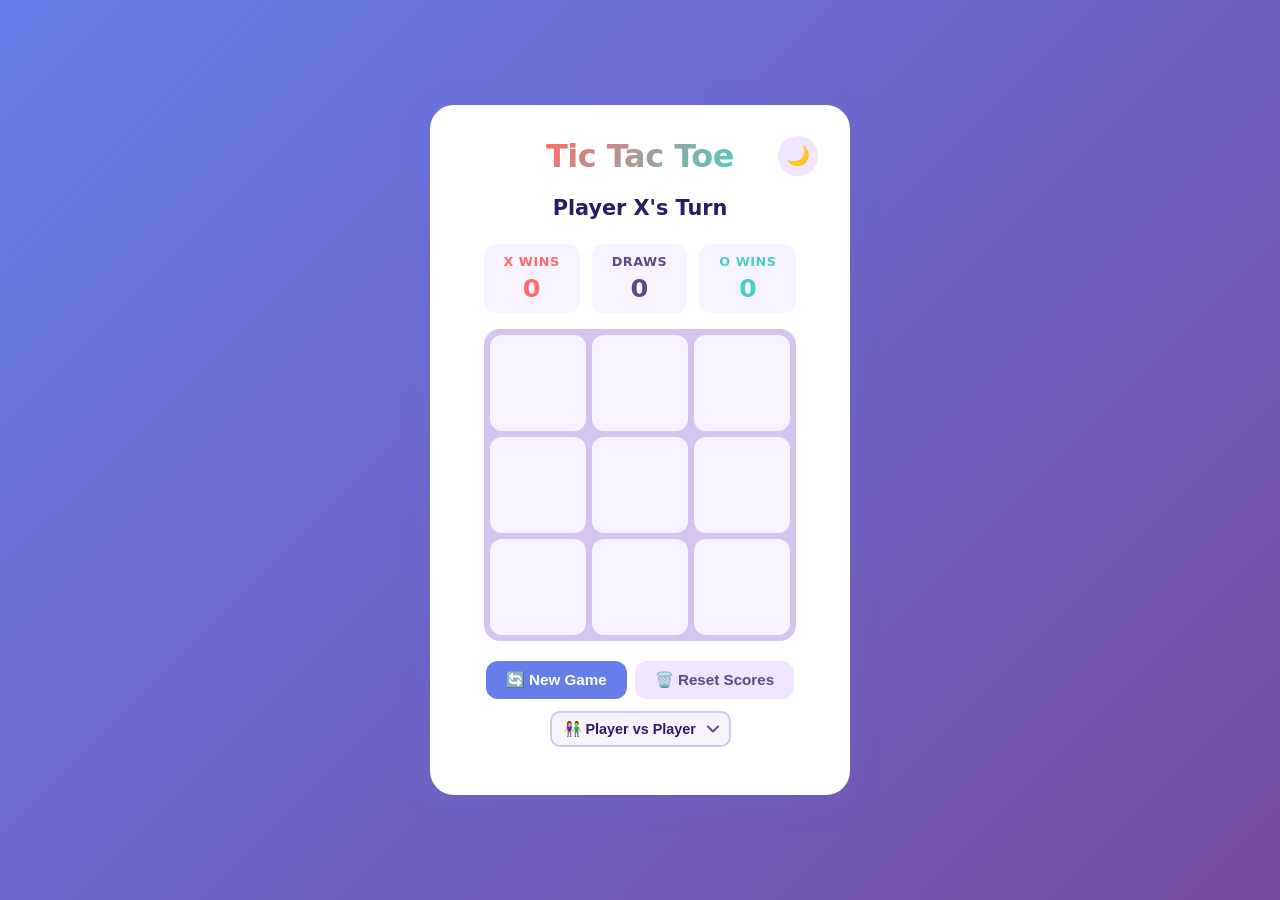
==== index.html @ 4ed9c629 "feat: implement Tic Tac Toe browser game with TDD - GameLogic: pure functions for win detection (all" ====
<!DOCTYPE html>
<html lang="en" data-theme="light">
<head>
    <meta charset="UTF-8">
    <meta name="viewport" content="width=device-width, initial-scale=1.0">
    <title>Tic Tac Toe</title>
    <link rel="stylesheet" href="styles.css">
    <!-- System font stack — no CDN required, works offline [AC20] -->
</head>
<body>

    <div class="game-container">

        <!-- Header -->
        <div class="header">
            <h1 class="title">Tic Tac Toe</h1>
            <button id="btn-theme" class="btn-theme" aria-label="Switch to dark mode">🌙</button>
        </div>

        <!-- Status Message -->
        <div id="status" class="status" aria-live="polite">Player X's Turn</div>

        <!-- Scoreboard -->
        <div class="scoreboard">
            <div class="score-card x-score">
                <div class="label">X Wins</div>
                <div id="score-x" class="value">0</div>
            </div>
            <div class="score-card draw-score">
                <div class="label">Draws</div>
                <div id="score-draw" class="value">0</div>
            </div>
            <div class="score-card o-score">
                <div class="label">O Wins</div>
                <div id="score-o" class="value">0</div>
            </div>
        </div>

        <!-- Board -->
        <div id="board" class="board" role="grid" aria-label="Tic Tac Toe board">
            <!-- 9 cells injected by BoardRenderer -->
        </div>

        <!-- Controls -->
        <div class="controls">
            <div class="control-row">
                <button id="btn-new-game" class="btn btn-primary">🔄 New Game</button>
                <button id="btn-reset-scores" class="btn btn-secondary">🗑️ Reset Scores</button>
            </div>
            <div class="control-row">
                <label for="select-mode" class="sr-only">Game Mode</label>
                <select id="select-mode" class="game-select" aria-label="Game Mode">
                    <option value="pvp">👫 Player vs Player</option>
                    <option value="pve">🤖 Player vs AI</option>
                </select>
            </div>
            <div id="pve-options" class="control-row pve-options">
                <label for="select-difficulty">Difficulty:</label>
                <select id="select-difficulty" class="game-select" aria-label="AI Difficulty">
                    <option value="easy">😊 Easy</option>
                    <option value="medium" selected>🤔 Medium</option>
                    <option value="hard">😈 Hard</option>
                </select>
                <label for="select-side">Play as:</label>
                <select id="select-side" class="game-select" aria-label="Choose your side">
                    <option value="X">❌ X (go first)</option>
                    <option value="O">⭕ O (AI goes first)</option>
                </select>
            </div>
        </div>

    </div>

    <!-- Screen reader announcements (hidden) -->
    <div id="announce" class="sr-only" aria-live="assertive" aria-atomic="true"></div>

    <!-- Scripts in dependency order (NOT ES modules — works via file://) -->
    <script src="src/game-logic.js"></script>
    <script src="src/ai-player.js"></script>
    <script src="src/game-state.js"></script>
    <script src="src/board-renderer.js"></script>
    <script src="src/status-display.js"></script>
    <script src="src/theme-manager.js"></script>
    <script src="src/game-controller.js"></script>
    <script>
        // Boot the game when DOM is ready [CLEAN-CODE — single entry point]
        document.addEventListener('DOMContentLoaded', function () {
            TicTacToe.GameController.init();
        });
    </script>

</body>
</html>
---- styles.css ----
/*
 * Tic Tac Toe — Playful & Colorful Theme
 * Vibrant, game-like, fun for all ages. [CUSTOM]
 */

/* ========= CSS Custom Properties ========= */
:root {
    /* Light theme (default) */
    --bg-primary: #f0e6ff;
    --bg-secondary: #ffffff;
    --bg-gradient: linear-gradient(135deg, #667eea 0%, #764ba2 100%);
    --text-primary: #2d1b69;
    --text-secondary: #5a4a8a;
    --board-bg: #ffffff;
    --cell-bg: #f8f4ff;
    --cell-hover: #ede4ff;
    --cell-border: #d4c4f0;
    --color-x: #ff6b6b;
    --color-o: #4ecdc4;
    --color-x-glow: rgba(255, 107, 107, 0.3);
    --color-o-glow: rgba(78, 205, 196, 0.3);
    --win-line: #ffd93d;
    --btn-primary: #667eea;
    --btn-primary-hover: #5a6fd6;
    --btn-text: #ffffff;
    --btn-secondary: #f0e6ff;
    --btn-secondary-hover: #e0d0ff;
    --btn-secondary-text: #5a4a8a;
    --card-shadow: 0 8px 32px rgba(102, 126, 234, 0.15);
    --score-bg: #f8f4ff;
    --select-bg: #f8f4ff;
    --select-border: #d4c4f0;
}

[data-theme="dark"] {
    --bg-primary: #1a1a2e;
    --bg-secondary: #16213e;
    --bg-gradient: linear-gradient(135deg, #1a1a2e 0%, #16213e 100%);
    --text-primary: #e8e0ff;
    --text-secondary: #b8a8d8;
    --board-bg: #1e2a4a;
    --cell-bg: #253255;
    --cell-hover: #2d3d66;
    --cell-border: #3d4f77;
    --color-x: #ff8a8a;
    --color-o: #6ee7de;
    --color-x-glow: rgba(255, 138, 138, 0.25);
    --color-o-glow: rgba(110, 231, 222, 0.25);
    --win-line: #ffd93d;
    --btn-primary: #7c8cf5;
    --btn-primary-hover: #6b7ce8;
    --btn-text: #ffffff;
    --btn-secondary: #253255;
    --btn-secondary-hover: #2d3d66;
    --btn-secondary-text: #b8a8d8;
    --card-shadow: 0 8px 32px rgba(0, 0, 0, 0.3);
    --score-bg: #253255;
    --select-bg: #253255;
    --select-border: #3d4f77;
}

/* ========= Base Reset ========= */
*, *::before, *::after {
    margin: 0;
    padding: 0;
    box-sizing: border-box;
}

html {
    font-size: 16px;
}

body {
    font-family: 'Segoe UI', system-ui, -apple-system, 'Helvetica Neue', sans-serif;
    background: var(--bg-gradient);
    min-height: 100vh;
    display: flex;
    flex-direction: column;
    align-items: center;
    justify-content: center;
    padding: 16px;
    color: var(--text-primary);
    transition: background 0.3s ease, color 0.3s ease;
}

/* ========= Layout ========= */
.game-container {
    background: var(--bg-secondary);
    border-radius: 24px;
    padding: 32px;
    box-shadow: var(--card-shadow);
    max-width: 420px;
    width: 100%;
    text-align: center;
    transition: background 0.3s ease, box-shadow 0.3s ease;
}

/* ========= Header ========= */
.header {
    display: flex;
    align-items: center;
    justify-content: center;
    gap: 12px;
    margin-bottom: 8px;
    position: relative;
}

.title {
    font-size: 2rem;
    font-weight: 800;
    background: linear-gradient(135deg, var(--color-x), var(--color-o));
    -webkit-background-clip: text;
    -webkit-text-fill-color: transparent;
    background-clip: text;
    letter-spacing: -0.5px;
}

.btn-theme {
    position: absolute;
    right: 0;
    top: 50%;
    transform: translateY(-50%);
    background: var(--btn-secondary);
    border: none;
    border-radius: 50%;
    width: 40px;
    height: 40px;
    font-size: 1.2rem;
    cursor: pointer;
    transition: background 0.2s ease, transform 0.2s ease;
    display: flex;
    align-items: center;
    justify-content: center;
}

.btn-theme:hover {
    background: var(--btn-secondary-hover);
    transform: translateY(-50%) scale(1.1);
}

/* ========= Status Message ========= */
.status {
    font-size: 1.3rem;
    font-weight: 700;
    color: var(--text-primary);
    margin: 12px 0 16px;
    min-height: 2em;
    display: flex;
    align-items: center;
    justify-content: center;
    transition: color 0.3s ease;
}

/* ========= Board ========= */
.board {
    display: grid;
    grid-template-columns: repeat(3, 1fr);
    gap: 6px;
    padding: 6px;
    background: var(--cell-border);
    border-radius: 16px;
    position: relative;
    margin: 0 auto 20px;
    max-width: 312px;
    aspect-ratio: 1;
}

.cell {
    background: var(--cell-bg);
    border: none;
    border-radius: 12px;
    font-size: 2.8rem;
    font-weight: 800;
    cursor: pointer;
    display: flex;
    align-items: center;
    justify-content: center;
    transition: background 0.15s ease, transform 0.15s ease, box-shadow 0.15s ease;
    aspect-ratio: 1;
    position: relative;
    color: var(--text-primary);
    -webkit-tap-highlight-color: transparent;
}

.cell:hover:not(.disabled):not(:disabled) {
    background: var(--cell-hover);
    transform: scale(1.05);
    box-shadow: 0 4px 12px rgba(0, 0, 0, 0.1);
}

.cell:focus-visible {
    outline: 3px solid var(--btn-primary);
    outline-offset: 2px;
}

.cell-x {
    color: var(--color-x);
    text-shadow: 0 0 20px var(--color-x-glow);
    animation: popIn 0.25s cubic-bezier(0.34, 1.56, 0.64, 1);
}

.cell-o {
    color: var(--color-o);
    text-shadow: 0 0 20px var(--color-o-glow);
    animation: popIn 0.25s cubic-bezier(0.34, 1.56, 0.64, 1);
}

.cell.disabled {
    cursor: default;
}

@keyframes popIn {
    from { transform: scale(0.5); opacity: 0; }
    to { transform: scale(1); opacity: 1; }
}

/* ========= Win Line SVG Overlay ========= */
.win-line-svg {
    position: absolute;
    top: 6px;
    left: 6px;
    width: calc(100% - 12px);
    height: calc(100% - 12px);
    pointer-events: none;
    z-index: 10;
}

.win-line {
    stroke: var(--win-line);
    stroke-width: 8;
    stroke-linecap: round;
    filter: drop-shadow(0 0 8px rgba(255, 217, 61, 0.6));
    stroke-dasharray: 450;
    stroke-dashoffset: 450;
    animation: drawLine 0.5s ease forwards;
}

@keyframes drawLine {
    to { stroke-dashoffset: 0; }
}

/* ========= Scoreboard ========= */
.scoreboard {
    display: flex;
    gap: 12px;
    justify-content: center;
    margin-bottom: 16px;
}

.score-card {
    background: var(--score-bg);
    border-radius: 12px;
    padding: 10px 20px;
    min-width: 80px;
    transition: background 0.3s ease;
}

.score-card .label {
    font-size: 0.8rem;
    font-weight: 600;
    text-transform: uppercase;
    letter-spacing: 0.5px;
    color: var(--text-secondary);
    margin-bottom: 4px;
}

.score-card .value {
    font-size: 1.6rem;
    font-weight: 800;
}

.score-card.x-score .label { color: var(--color-x); }
.score-card.x-score .value { color: var(--color-x); }
.score-card.o-score .label { color: var(--color-o); }
.score-card.o-score .value { color: var(--color-o); }
.score-card.draw-score .label { color: var(--text-secondary); }
.score-card.draw-score .value { color: var(--text-secondary); }

/* ========= Controls ========= */
.controls {
    display: flex;
    flex-direction: column;
    gap: 12px;
    margin-bottom: 16px;
}

.control-row {
    display: flex;
    gap: 8px;
    justify-content: center;
    align-items: center;
    flex-wrap: wrap;
}

.btn {
    padding: 10px 20px;
    border: none;
    border-radius: 12px;
    font-size: 0.95rem;
    font-weight: 700;
    cursor: pointer;
    transition: background 0.2s ease, transform 0.15s ease;
    -webkit-tap-highlight-color: transparent;
}

.btn:active {
    transform: scale(0.95);
}

.btn-primary {
    background: var(--btn-primary);
    color: var(--btn-text);
}

.btn-primary:hover {
    background: var(--btn-primary-hover);
}

.btn-secondary {
    background: var(--btn-secondary);
    color: var(--btn-secondary-text);
}

.btn-secondary:hover {
    background: var(--btn-secondary-hover);
}

.btn:focus-visible {
    outline: 3px solid var(--btn-primary);
    outline-offset: 2px;
}

/* ========= Select Dropdowns ========= */
.game-select {
    padding: 8px 12px;
    border: 2px solid var(--select-border);
    border-radius: 10px;
    background: var(--select-bg);
    color: var(--text-primary);
    font-size: 0.9rem;
    font-weight: 600;
    cursor: pointer;
    transition: border-color 0.2s ease, background 0.3s ease;
    -webkit-appearance: none;
    appearance: none;
    /* Custom dropdown arrow */
    background-image: url("data:image/svg+xml,%3Csvg width='12' height='8' viewBox='0 0 12 8' fill='none' xmlns='http://www.w3.org/2000/svg'%3E%3Cpath d='M1 1.5L6 6.5L11 1.5' stroke='%235a4a8a' stroke-width='2' stroke-linecap='round' stroke-linejoin='round'/%3E%3C/svg%3E");
    background-repeat: no-repeat;
    background-position: right 10px center;
    padding-right: 32px;
}

.game-select:focus-visible {
    outline: 3px solid var(--btn-primary);
    outline-offset: 2px;
}

/* PvE options row */
.pve-options {
    display: none;
    gap: 8px;
    justify-content: center;
    align-items: center;
    flex-wrap: wrap;
}

.pve-options label {
    font-size: 0.85rem;
    font-weight: 600;
    color: var(--text-secondary);
}

/* ========= Accessibility ========= */
.sr-only {
    position: absolute;
    width: 1px;
    height: 1px;
    padding: 0;
    margin: -1px;
    overflow: hidden;
    clip: rect(0, 0, 0, 0);
    white-space: nowrap;
    border: 0;
}

/* ========= Responsive — Mobile ========= */
@media (max-width: 480px) {
    body {
        padding: 8px;
        justify-content: flex-start;
        padding-top: 16px;
    }

    .game-container {
        padding: 20px 16px;
        border-radius: 20px;
    }

    .title {
        font-size: 1.6rem;
    }

    .status {
        font-size: 1.1rem;
        margin: 8px 0 12px;
    }

    .cell {
        font-size: 2.2rem;
    }

    .scoreboard {
        gap: 8px;
    }

    .score-card {
        padding: 8px 14px;
        min-width: 70px;
    }

    .score-card .value {
        font-size: 1.3rem;
    }

    .btn {
        padding: 8px 16px;
        font-size: 0.85rem;
    }

    .control-row {
        gap: 6px;
    }
}

/* ========= Animations for fun! ========= */
@keyframes shake {
    0%, 100% { transform: translateX(0); }
    20%, 60% { transform: translateX(-4px); }
    40%, 80% { transform: translateX(4px); }
}

@keyframes celebrate {
    0% { transform: scale(1); }
    50% { transform: scale(1.05); }
    100% { transform: scale(1); }
}
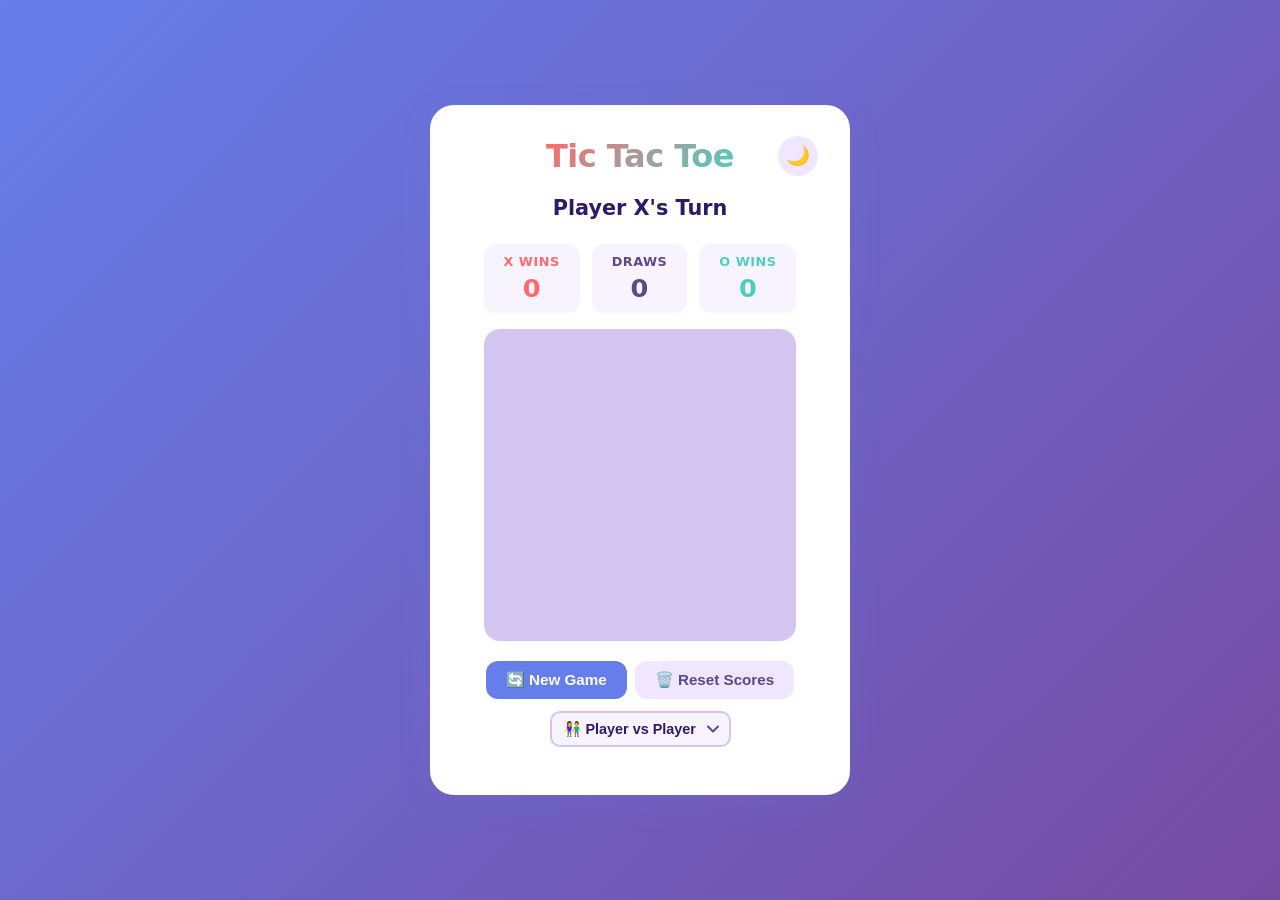
==== commit 5924ae16: "fix: address all Guardian review findings Critical: - Fix race condition: store AI setTimeout ID, cl" ====
--- a/index.html
+++ b/index.html
@@ -3,6 +3,7 @@
 <head>
     <meta charset="UTF-8">
     <meta name="viewport" content="width=device-width, initial-scale=1.0">
+    <meta http-equiv="Content-Security-Policy" content="default-src 'self'; style-src 'self' 'unsafe-inline'; img-src 'self' data:;">
     <title>Tic Tac Toe</title>
     <link rel="stylesheet" href="styles.css">
     <!-- System font stack — no CDN required, works offline [AC20] -->
@@ -61,10 +62,10 @@
                     <option value="medium" selected>🤔 Medium</option>
                     <option value="hard">😈 Hard</option>
                 </select>
-                <label for="select-side">Play as:</label>
-                <select id="select-side" class="game-select" aria-label="Choose your side">
-                    <option value="X">❌ X (go first)</option>
-                    <option value="O">⭕ O (AI goes first)</option>
+                <label for="select-first">First move:</label>
+                <select id="select-first" class="game-select" aria-label="Who goes first">
+                    <option value="human">🙋 You go first</option>
+                    <option value="computer">🤖 Computer goes first</option>
                 </select>
             </div>
         </div>
--- a/styles.css
+++ b/styles.css
@@ -239,6 +239,22 @@
     to { stroke-dashoffset: 0; }
 }
 
+.draw-v {
+    fill: none;
+    stroke: var(--win-line);
+    stroke-width: 8;
+    stroke-linecap: round;
+    stroke-linejoin: round;
+    filter: drop-shadow(0 0 8px rgba(255, 217, 61, 0.6));
+    stroke-dasharray: 600;
+    stroke-dashoffset: 600;
+    animation: drawV 0.8s ease-in-out forwards;
+}
+
+@keyframes drawV {
+    to { stroke-dashoffset: 0; }
+}
+
 /* ========= Scoreboard ========= */
 .scoreboard {
     display: flex;
@@ -355,6 +371,10 @@
     outline-offset: 2px;
 }
 
+[data-theme="dark"] .game-select {
+    background-image: url("data:image/svg+xml,%3Csvg width='12' height='8' viewBox='0 0 12 8' fill='none' xmlns='http://www.w3.org/2000/svg'%3E%3Cpath d='M1 1.5L6 6.5L11 1.5' stroke='%23b8a8d8' stroke-width='2' stroke-linecap='round' stroke-linejoin='round'/%3E%3C/svg%3E");
+}
+
 /* PvE options row */
 .pve-options {
     display: none;
@@ -444,3 +464,12 @@
     50% { transform: scale(1.05); }
     100% { transform: scale(1); }
 }
+
+/* ========= Reduced Motion ========= */
+@media (prefers-reduced-motion: reduce) {
+    *, *::before, *::after {
+        animation-duration: 0.01ms !important;
+        animation-iteration-count: 1 !important;
+        transition-duration: 0.01ms !important;
+    }
+}
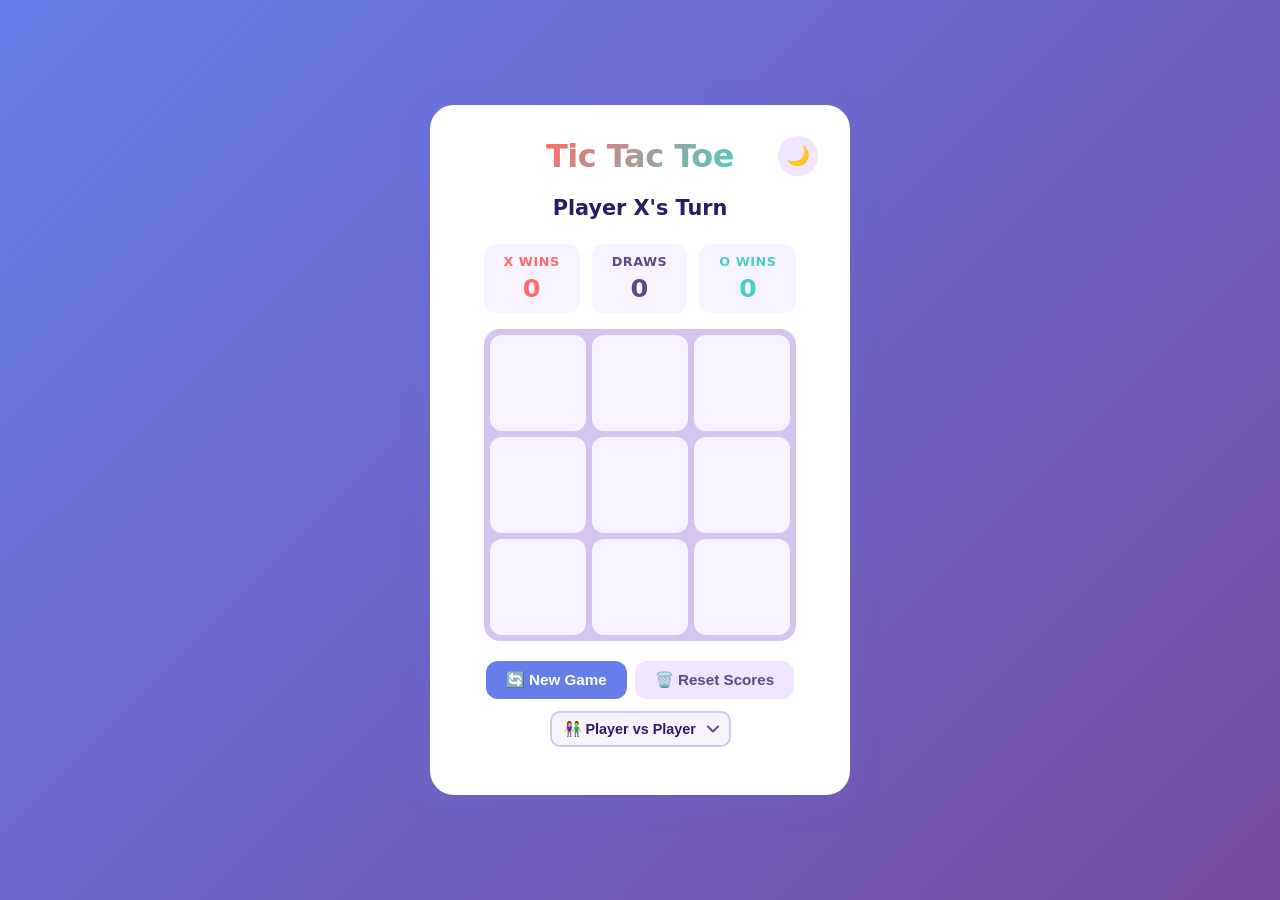
==== commit d539a510: "fix: move inline script to external file for CSP compliance Co-authored-by: Copilot <223556219+Copil" ====
--- a/index.html
+++ b/index.html
@@ -83,12 +83,7 @@
     <script src="src/status-display.js"></script>
     <script src="src/theme-manager.js"></script>
     <script src="src/game-controller.js"></script>
-    <script>
-        // Boot the game when DOM is ready [CLEAN-CODE — single entry point]
-        document.addEventListener('DOMContentLoaded', function () {
-            TicTacToe.GameController.init();
-        });
-    </script>
+    <script src="src/main.js"></script>
 
 </body>
 </html>
